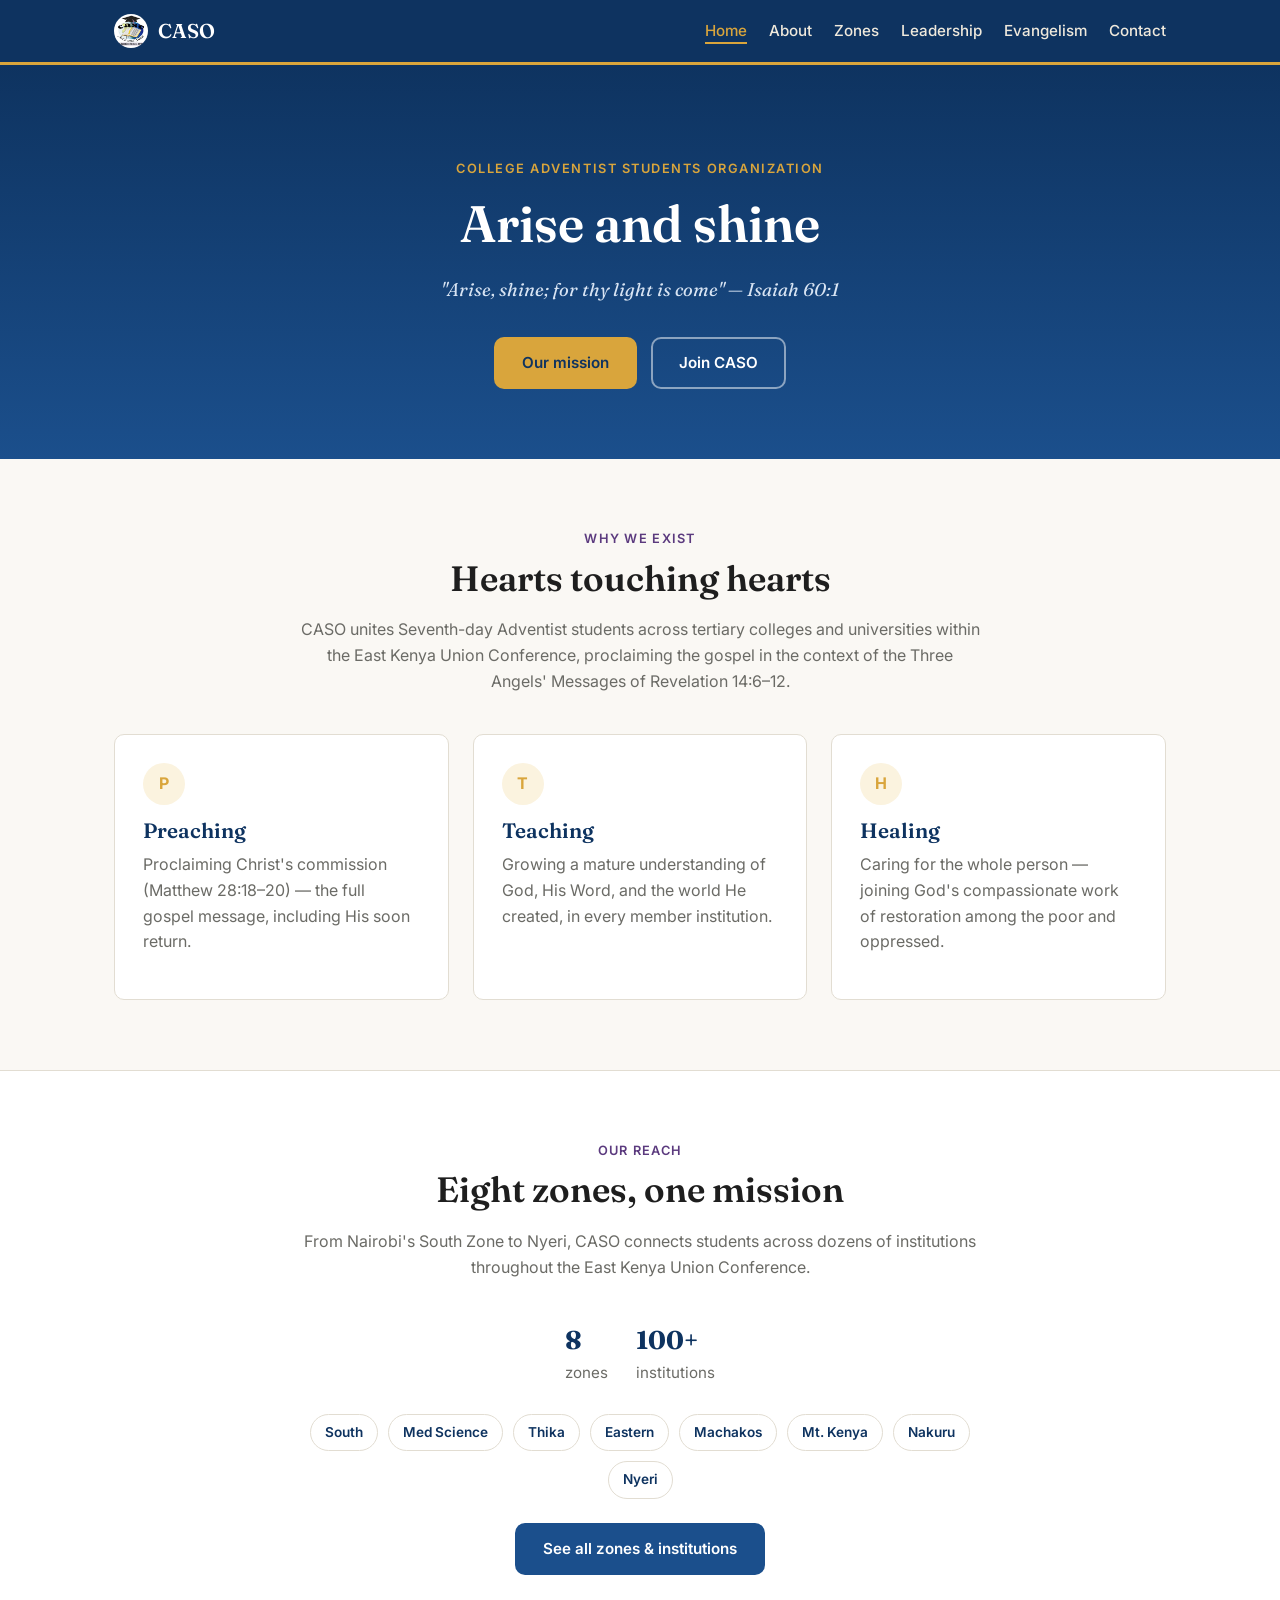
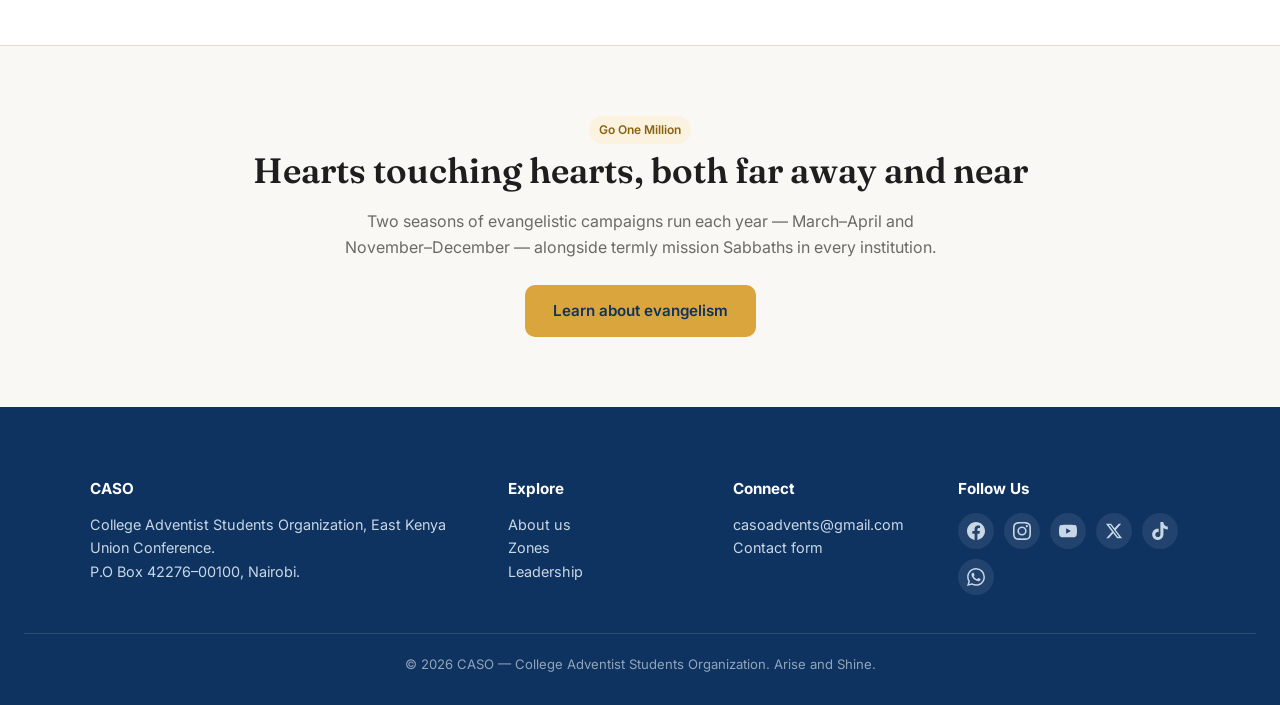
==== Caso_Web/index.html @ 4b742f5f "Add files via upload" ====
<!DOCTYPE html>
<html lang="en">
<head>
<meta charset="UTF-8">
<meta name="viewport" content="width=device-width, initial-scale=1.0">
<title>CASO — College Adventist Students Organization</title>
<meta name="description" content="CASO unites Seventh-day Adventist students across colleges and universities in the East Kenya Union Conference, proclaiming the gospel and preparing young people for Christ's return.">
<link rel="preconnect" href="https://fonts.googleapis.com">
<link href="https://fonts.googleapis.com/css2?family=Fraunces:wght@500;600&family=Inter:wght@400;500;600&display=swap" rel="stylesheet">
<link rel="stylesheet" href="css/styles.css">
</head>
<body>

<header class="site-header">
  <nav class="nav-bar">
    <a href="index.html" class="nav-brand"><img src="images/logo.jpg" alt="CASO" class="crest-img"> CASO</a>
    <button class="nav-toggle" aria-label="Toggle menu">&#9776;</button>
    <ul class="nav-links">
      <li><a href="index.html">Home</a></li>
      <li><a href="about.html">About</a></li>
      <li><a href="zones.html">Zones</a></li>
      <li><a href="leadership.html">Leadership</a></li>
      <li><a href="evangelism.html">Evangelism</a></li>
      <li><a href="contact.html">Contact</a></li>
    </ul>
  </nav>
</header>

<section class="hero">
  <span class="eyebrow">College Adventist Students Organization</span>
  <h1>Arise and shine</h1>
  <p class="verse">"Arise, shine; for thy light is come" — Isaiah 60:1</p>
  <div class="hero-actions">
    <a href="about.html" class="btn btn-gold">Our mission</a>
    <a href="contact.html" class="btn btn-outline">Join CASO</a>
  </div>
</section>

<section class="section">
  <div class="container">
    <div class="section-head">
      <span class="eyebrow">Why we exist</span>
      <h2>Hearts touching hearts</h2>
      <p class="muted">CASO unites Seventh-day Adventist students across tertiary colleges and universities within the East Kenya Union Conference, proclaiming the gospel in the context of the Three Angels' Messages of Revelation 14:6&ndash;12.</p>
    </div>

    <div class="grid-3">
      <div class="card">
        <div class="icon-mark">P</div>
        <h3>Preaching</h3>
        <p class="muted">Proclaiming Christ's commission (Matthew 28:18&ndash;20) — the full gospel message, including His soon return.</p>
      </div>
      <div class="card">
        <div class="icon-mark">T</div>
        <h3>Teaching</h3>
        <p class="muted">Growing a mature understanding of God, His Word, and the world He created, in every member institution.</p>
      </div>
      <div class="card">
        <div class="icon-mark">H</div>
        <h3>Healing</h3>
        <p class="muted">Caring for the whole person — joining God's compassionate work of restoration among the poor and oppressed.</p>
      </div>
    </div>
  </div>
</section>

<section class="section section-alt">
  <div class="container">
    <div class="section-head">
      <span class="eyebrow">Our reach</span>
      <h2>Eight zones, one mission</h2>
      <p class="muted">From Nairobi's South Zone to Nyeri, CASO connects students across dozens of institutions throughout the East Kenya Union Conference.</p>
    </div>
    <div class="home-stats">
      <span><strong>8</strong> zones</span>
      <span><strong>100+</strong> institutions</span>
    </div>
    <div class="zone-chips">
      <a href="zones.html?zone=south" class="chip chip-link">South</a>
      <a href="zones.html?zone=med-science" class="chip chip-link">Med Science</a>
      <a href="zones.html?zone=thika" class="chip chip-link">Thika</a>
      <a href="zones.html?zone=eastern" class="chip chip-link">Eastern</a>
      <a href="zones.html?zone=machakos" class="chip chip-link">Machakos</a>
      <a href="zones.html?zone=mt-kenya" class="chip chip-link">Mt. Kenya</a>
      <a href="zones.html?zone=nakuru" class="chip chip-link">Nakuru</a>
      <a href="zones.html?zone=nyeri" class="chip chip-link">Nyeri</a>
    </div>
    <div class="text-center">
      <a href="zones.html" class="btn btn-primary">See all zones &amp; institutions</a>
    </div>
  </div>
</section>

<section class="section">
  <div class="container text-center">
    <span class="tag">Go One Million</span>
    <h2>Hearts touching hearts, both far away and near</h2>
    <p class="muted" style="max-width:600px;margin:0 auto 24px;">Two seasons of evangelistic campaigns run each year — March&ndash;April and November&ndash;December — alongside termly mission Sabbaths in every institution.</p>
    <a href="evangelism.html" class="btn btn-gold">Learn about evangelism</a>
  </div>
</section>

<footer class="site-footer">
  <div class="footer-grid">
    <div>
      <h4>CASO</h4>
      <p>College Adventist Students Organization, East Kenya Union Conference.<br>P.O Box 42276&ndash;00100, Nairobi.</p>
    </div>
    <div>
      <h4>Explore</h4>
      <p><a href="about.html">About us</a><br><a href="zones.html">Zones</a><br><a href="leadership.html">Leadership</a></p>
    </div>
    <div>
      <h4>Connect</h4>
      <p><a href="mailto:casoadvents@gmail.com">casoadvents@gmail.com</a><br><a href="contact.html">Contact form</a></p>
    </div>
    <div>
      <h4>Follow Us</h4>
      <div class="social-links">
        <a href="https://www.facebook.com/groups/1399587170342210/" target="_blank" rel="noopener noreferrer" class="social-icon" aria-label="Facebook"><svg viewBox="0 0 24 24"><path d="M24 12.073c0-6.627-5.373-12-12-12s-12 5.373-12 12c0 5.99 4.388 10.954 10.125 11.854v-8.385H7.078v-3.47h3.047V9.43c0-3.007 1.792-4.669 4.533-4.669 1.312 0 2.686.235 2.686.235v2.953H15.83c-1.491 0-1.956.925-1.956 1.874v2.25h3.328l-.532 3.47h-2.796v8.385C19.612 23.027 24 18.062 24 12.073z"/></svg></a>
        <a href="https://www.instagram.com/" target="_blank" rel="noopener noreferrer" class="social-icon" aria-label="Instagram"><svg viewBox="0 0 24 24"><path d="M12 2.163c3.204 0 3.584.012 4.85.07 3.252.148 4.771 1.691 4.919 4.919.058 1.265.069 1.645.069 4.849 0 3.205-.012 3.584-.069 4.849-.149 3.225-1.664 4.771-4.919 4.919-1.266.058-1.644.07-4.85.07-3.204 0-3.584-.012-4.849-.07-3.26-.149-4.771-1.699-4.919-4.92-.058-1.265-.07-1.644-.07-4.849 0-3.204.013-3.583.07-4.849.149-3.227 1.664-4.771 4.919-4.919 1.266-.057 1.645-.069 4.849-.069zM12 0C8.741 0 8.333.014 7.053.072 2.695.272.273 2.69.073 7.052.014 8.333 0 8.741 0 12c0 3.259.014 3.668.072 4.948.2 4.358 2.618 6.78 6.98 6.98C8.333 23.986 8.741 24 12 24c3.259 0 3.668-.014 4.948-.072 4.354-.2 6.782-2.618 6.979-6.98.059-1.28.073-1.689.073-4.948 0-3.259-.014-3.667-.072-4.947-.196-4.354-2.617-6.78-6.979-6.98C15.668.014 15.259 0 12 0zm0 5.838a6.162 6.162 0 100 12.324 6.162 6.162 0 000-12.324zM12 16a4 4 0 110-8 4 4 0 010 8zm6.406-11.845a1.44 1.44 0 100 2.881 1.44 1.44 0 000-2.881z"/></svg></a>
        <a href="https://www.youtube.com/" target="_blank" rel="noopener noreferrer" class="social-icon" aria-label="YouTube"><svg viewBox="0 0 24 24"><path d="M23.498 6.186a3.016 3.016 0 00-2.122-2.136C19.505 3.545 12 3.545 12 3.545s-7.505 0-9.377.505A3.017 3.017 0 00.502 6.186C0 8.07 0 12 0 12s0 3.93.502 5.814a3.016 3.016 0 002.122 2.136c1.871.505 9.376.505 9.376.505s7.505 0 9.377-.505a3.015 3.015 0 002.122-2.136C24 15.93 24 12 24 12s0-3.93-.502-5.814zM9.545 15.568V8.432L15.818 12l-6.273 3.568z"/></svg></a>
        <a href="https://x.com/" target="_blank" rel="noopener noreferrer" class="social-icon" aria-label="X (Twitter)"><svg viewBox="0 0 24 24"><path d="M18.244 2.25h3.308l-7.227 8.26 8.502 11.24H16.17l-5.214-6.817L4.99 21.75H1.68l7.73-8.835L1.254 2.25H8.08l4.713 6.231zm-1.161 17.52h1.833L7.084 4.126H5.117z"/></svg></a>
        <a href="https://www.tiktok.com/" target="_blank" rel="noopener noreferrer" class="social-icon" aria-label="TikTok"><svg viewBox="0 0 24 24"><path d="M12.525.02c1.31-.02 2.61-.01 3.91-.02.08 1.53.63 3.09 1.75 4.17 1.12 1.11 2.7 1.62 4.24 1.79v4.03c-1.44-.05-2.89-.35-4.2-.97-.57-.26-1.1-.59-1.62-.93-.01 2.92.01 5.84-.02 8.75-.08 1.4-.54 2.79-1.35 3.94-1.31 1.92-3.58 3.17-5.91 3.21-1.43.08-2.86-.31-4.08-1.03-2.02-1.19-3.44-3.37-3.65-5.71-.02-.5-.03-1-.01-1.49.18-1.9 1.12-3.72 2.58-4.96 1.66-1.44 3.98-2.13 6.15-1.72.02 1.48-.04 2.96-.04 4.44-.99-.32-2.15-.23-3.02.37-.63.41-1.11 1.04-1.36 1.75-.21.51-.15 1.07-.14 1.61.24 1.64 1.82 3.02 3.5 2.87 1.12-.01 2.19-.66 2.77-1.61.19-.33.4-.67.41-1.06.1-1.79.06-3.57.07-5.36.01-4.03-.01-8.05.02-12.07z"/></svg></a>
        <a href="https://wa.me/" target="_blank" rel="noopener noreferrer" class="social-icon" aria-label="WhatsApp"><svg viewBox="0 0 24 24"><path d="M17.472 14.382c-.297-.149-1.758-.867-2.03-.967-.273-.099-.471-.148-.67.15-.197.297-.767.966-.94 1.164-.173.199-.347.223-.644.075-.297-.15-1.255-.463-2.39-1.475-.883-.788-1.48-1.761-1.653-2.059-.173-.297-.018-.458.13-.606.134-.133.298-.347.446-.52.149-.174.198-.298.298-.497.099-.198.05-.371-.025-.52-.075-.149-.669-1.612-.916-2.207-.242-.579-.487-.5-.669-.51-.173-.008-.371-.01-.57-.01-.198 0-.52.074-.792.372-.272.297-1.04 1.016-1.04 2.479 0 1.462 1.065 2.875 1.213 3.074.149.198 2.096 3.2 5.077 4.487.709.306 1.262.489 1.694.625.712.227 1.36.195 1.871.118.571-.085 1.758-.719 2.006-1.413.248-.694.248-1.289.173-1.413-.074-.124-.272-.198-.57-.347m-5.421 7.403h-.004a9.87 9.87 0 01-5.031-1.378l-.361-.214-3.741.982.998-3.648-.235-.374a9.86 9.86 0 01-1.51-5.26c.001-5.45 4.436-9.884 9.888-9.884 2.64 0 5.122 1.03 6.988 2.898a9.825 9.825 0 012.893 6.994c-.003 5.45-4.437 9.884-9.885 9.884m8.413-18.297A11.815 11.815 0 0012.05 0C5.495 0 .16 5.335.157 11.892c0 2.096.547 4.142 1.588 5.945L.057 24l6.305-1.654a11.882 11.882 0 005.683 1.448h.005c6.554 0 11.89-5.335 11.893-11.893a11.821 11.821 0 00-3.48-8.413z"/></svg></a>
      </div>
    </div>
  </div>
  <div class="footer-bottom">&copy; 2026 CASO &mdash; College Adventist Students Organization. Arise and Shine.</div>
</footer>

<script type="module" src="js/ui.js"></script>
</body>
</html>
---- Caso_Web/css/styles.css ----
/* ============================================
   CASO — College Adventist Students Organization
   Brand palette (from constitution Article 6):
   Blue = loyalty to God, Gold = purity, Purple = royalty
   ============================================ */

:root {
  --caso-blue: #1B4F8C;
  --caso-blue-dark: #0E3360;
  --caso-blue-light: #E8F0FA;
  --caso-gold: #D9A53C;
  --caso-gold-light: #FBF3DF;
  --caso-purple: #5B3A7E;
  --caso-ink: #1E1E1E;
  --caso-paper: #FAF8F4;
  --caso-gray: #6B6B66;
  --caso-border: #E2DDD2;

  --font-display: 'Fraunces', Georgia, serif;
  --font-body: 'Inter', -apple-system, sans-serif;

  --radius: 10px;
  --max-width: 1100px;
}

* { box-sizing: border-box; }
html { scroll-behavior: smooth; }

body {
  margin: 0;
  font-family: var(--font-body);
  color: var(--caso-ink);
  background: var(--caso-paper);
  line-height: 1.6;
}

h1, h2, h3 {
  font-family: var(--font-display);
  font-weight: 600;
  line-height: 1.2;
  margin: 0 0 0.5em;
}

h1 { font-size: clamp(2rem, 5vw, 3.2rem); }
h2 { font-size: clamp(1.5rem, 3vw, 2.2rem); }
h3 { font-size: 1.3rem; }

p { margin: 0 0 1em; }

a { color: var(--caso-blue); text-decoration: none; }
a:hover { text-decoration: underline; }

img { max-width: 100%; display: block; }

.container {
  max-width: var(--max-width);
  margin: 0 auto;
  padding: 0 24px;
}

/* ===== Header / Nav ===== */
.site-header {
  background: var(--caso-blue-dark);
  color: #fff;
  position: sticky;
  top: 0;
  z-index: 100;
  border-bottom: 3px solid var(--caso-gold);
}

.nav-bar {
  display: flex;
  align-items: center;
  justify-content: space-between;
  padding: 14px 24px;
  max-width: var(--max-width);
  margin: 0 auto;
}

.nav-brand {
  display: flex;
  align-items: center;
  gap: 10px;
  color: #fff;
  font-family: var(--font-display);
  font-size: 1.25rem;
  font-weight: 600;
}

.nav-brand .crest {
  width: 34px;
  height: 34px;
  border-radius: 50%;
  background: var(--caso-gold);
  display: flex;
  align-items: center;
  justify-content: center;
  color: var(--caso-blue-dark);
  font-weight: 700;
  font-size: 0.85rem;
}

.nav-brand .crest-img {
  width: 34px;
  height: 34px;
  border-radius: 50%;
  object-fit: cover;
  display: block;
}

.nav-links {
  display: flex;
  gap: 22px;
  list-style: none;
  margin: 0;
  padding: 0;
}

.nav-links a {
  color: #EFE9DC;
  font-size: 0.95rem;
  font-weight: 500;
}
.nav-links a:hover { color: var(--caso-gold); text-decoration: none; }

.nav-links a.nav-active {
  color: var(--caso-gold);
  border-bottom: 2px solid var(--caso-gold);
  padding-bottom: 2px;
}

.nav-toggle { display: none; background: none; border: none; color: #fff; font-size: 1.5rem; cursor: pointer; }

@media (max-width: 720px) {
  .nav-links {
    position: absolute;
    top: 64px;
    left: 0; right: 0;
    background: var(--caso-blue-dark);
    flex-direction: column;
    padding: 16px 24px;
    display: none;
    gap: 14px;
  }
  .nav-links.open { display: flex; }
  .nav-toggle { display: block; }
}

/* ===== Hero ===== */
.hero {
  background: linear-gradient(180deg, var(--caso-blue-dark) 0%, var(--caso-blue) 100%);
  color: #fff;
  padding: 90px 24px 70px;
  text-align: center;
}

.hero .eyebrow {
  display: inline-block;
  font-size: 0.8rem;
  letter-spacing: 0.12em;
  text-transform: uppercase;
  color: var(--caso-gold);
  margin-bottom: 14px;
  font-weight: 600;
}

.hero h1 { color: #fff; max-width: 760px; margin: 0 auto 0.4em; }

.hero .verse {
  font-family: var(--font-display);
  font-style: italic;
  font-size: 1.15rem;
  color: #D8E4F3;
  max-width: 600px;
  margin: 18px auto 0;
}

.hero-actions {
  margin-top: 32px;
  display: flex;
  gap: 14px;
  justify-content: center;
  flex-wrap: wrap;
}

/* ===== Buttons ===== */
.btn {
  display: inline-block;
  padding: 12px 26px;
  border-radius: var(--radius);
  font-weight: 600;
  font-size: 0.95rem;
  cursor: pointer;
  border: 2px solid transparent;
  transition: transform 0.15s ease, opacity 0.15s ease;
}
.btn:hover { transform: translateY(-1px); text-decoration: none; }

.btn-gold {
  background: var(--caso-gold);
  color: var(--caso-blue-dark);
}
.btn-gold:hover { opacity: 0.92; }

.btn-outline {
  background: transparent;
  border-color: rgba(255,255,255,0.5);
  color: #fff;
}
.btn-outline:hover { border-color: var(--caso-gold); }

.btn-primary {
  background: var(--caso-blue);
  color: #fff;
}
.btn-sm {
  padding: 8px 16px;
  font-size: 0.85rem;
}

/* ===== Sections ===== */
.section {
  padding: 70px 24px;
}
.section-alt { background: #fff; border-top: 1px solid var(--caso-border); border-bottom: 1px solid var(--caso-border); }

.section-head {
  max-width: 680px;
  margin: 0 auto 40px;
  text-align: center;
}
.section-head .eyebrow {
  color: var(--caso-purple);
  font-size: 0.8rem;
  letter-spacing: 0.1em;
  text-transform: uppercase;
  font-weight: 600;
  display: block;
  margin-bottom: 8px;
}

/* ===== Cards / grid ===== */
.grid-3 {
  display: grid;
  grid-template-columns: repeat(3, 1fr);
  gap: 24px;
}
@media (max-width: 800px) { .grid-3 { grid-template-columns: 1fr; } }

.card {
  background: #fff;
  border: 1px solid var(--caso-border);
  border-radius: var(--radius);
  padding: 28px;
  transition: box-shadow 0.2s ease, border-color 0.2s ease, transform 0.2s ease;
}
.card:hover {
  box-shadow: 0 8px 24px rgba(14, 51, 96, 0.08);
  border-color: var(--caso-gold);
}
.card h3 { color: var(--caso-blue-dark); margin-bottom: 0.4em; }

.card .icon-mark {
  width: 42px; height: 42px;
  border-radius: 50%;
  background: var(--caso-gold-light);
  color: var(--caso-gold);
  display: flex; align-items: center; justify-content: center;
  font-weight: 700;
  margin-bottom: 14px;
}

/* ===== Zones list ===== */
.zone-grid {
  display: grid;
  grid-template-columns: repeat(2, 1fr);
  gap: 18px;
}
@media (max-width: 700px) { .zone-grid { grid-template-columns: 1fr; } }

.zone-card {
  border: 1px solid var(--caso-border);
  border-radius: var(--radius);
  background: #fff;
  overflow: hidden;
  transition: box-shadow 0.2s ease, border-color 0.2s ease;
}
.zone-card[open] {
  border-color: var(--caso-blue);
  box-shadow: 0 6px 20px rgba(14, 51, 96, 0.06);
}
.zone-card[hidden] { display: none; }

.zone-card summary {
  padding: 16px 20px;
  font-family: var(--font-display);
  font-weight: 600;
  color: var(--caso-blue-dark);
  cursor: pointer;
  list-style: none;
  display: flex;
  align-items: center;
  justify-content: space-between;
  gap: 12px;
}
.zone-card summary::-webkit-details-marker { display: none; }
.zone-card summary::after {
  content: '+';
  color: var(--caso-gold);
  font-size: 1.3rem;
  flex-shrink: 0;
}
.zone-card[open] summary::after { content: '–'; }

.zone-summary-main {
  display: flex;
  flex-direction: column;
  gap: 2px;
  min-width: 0;
}
.zone-title { font-size: 1rem; }
.zone-meta {
  font-family: var(--font-body);
  font-size: 0.78rem;
  font-weight: 500;
  color: var(--caso-gray);
}

.zone-card ul {
  margin: 0;
  padding: 0 20px 18px 38px;
  color: var(--caso-gray);
  font-size: 0.92rem;
}
.zone-card li[hidden] { display: none; }
.zone-card li.match {
  background: var(--caso-gold-light);
  border-radius: 4px;
  margin-left: -8px;
  padding: 2px 8px 2px 0;
}

/* ===== Zones toolbar ===== */
.zones-toolbar {
  background: #fff;
  border: 1px solid var(--caso-border);
  border-radius: var(--radius);
  padding: 20px 24px;
  margin-bottom: 24px;
}
.zones-toolbar-row {
  display: flex;
  flex-wrap: wrap;
  align-items: center;
  justify-content: space-between;
  gap: 16px;
  margin-bottom: 16px;
}
.zones-stats {
  display: flex;
  gap: 20px;
  font-size: 0.92rem;
  color: var(--caso-gray);
}
.zones-stats strong {
  color: var(--caso-blue-dark);
  font-size: 1.1rem;
}
.zones-search-wrap { flex: 1; min-width: 200px; max-width: 360px; }
#zone-search {
  width: 100%;
  padding: 11px 14px;
  border: 1px solid var(--caso-border);
  border-radius: 8px;
  font-family: var(--font-body);
  font-size: 0.95rem;
  background: var(--caso-paper);
}
#zone-search:focus {
  outline: 2px solid var(--caso-blue);
  outline-offset: 1px;
}

.zone-filters {
  display: flex;
  flex-wrap: wrap;
  gap: 8px;
  margin-bottom: 12px;
}
.zones-actions {
  display: flex;
  gap: 10px;
  flex-wrap: wrap;
}
.zones-actions button {
  background: var(--caso-blue-light);
  color: var(--caso-blue-dark);
  border: 1px solid var(--caso-border);
  border-radius: 8px;
  padding: 7px 14px;
  font-family: var(--font-body);
  font-size: 0.85rem;
  font-weight: 600;
  cursor: pointer;
  transition: background 0.15s ease, border-color 0.15s ease;
}
.zones-actions button:hover {
  background: #fff;
  border-color: var(--caso-blue);
}

.chip {
  display: inline-block;
  padding: 7px 14px;
  border-radius: 20px;
  font-size: 0.85rem;
  font-weight: 600;
  border: 1px solid var(--caso-border);
  background: #fff;
  color: var(--caso-blue-dark);
  cursor: pointer;
  transition: background 0.15s ease, border-color 0.15s ease, color 0.15s ease;
  font-family: var(--font-body);
}
.chip:hover {
  border-color: var(--caso-blue);
  text-decoration: none;
}
.chip.is-active {
  background: var(--caso-blue);
  border-color: var(--caso-blue);
  color: #fff;
}
a.chip-link {
  text-decoration: none;
}
a.chip-link:hover {
  background: var(--caso-gold-light);
  border-color: var(--caso-gold);
  text-decoration: none;
}

.zone-chips {
  display: flex;
  flex-wrap: wrap;
  gap: 10px;
  justify-content: center;
  max-width: 720px;
  margin: 0 auto 24px;
}
.home-stats {
  display: flex;
  gap: 28px;
  justify-content: center;
  margin-bottom: 28px;
  font-size: 0.95rem;
  color: var(--caso-gray);
}
.home-stats strong {
  display: block;
  font-size: 1.6rem;
  color: var(--caso-blue-dark);
  font-family: var(--font-display);
}

.zones-empty {
  text-align: center;
  padding: 32px 20px;
  color: var(--caso-gray);
  background: var(--caso-gold-light);
  border-radius: var(--radius);
  margin-bottom: 24px;
}
.zones-empty[hidden] { display: none; }

/* ===== Scroll reveal ===== */
.reveal {
  opacity: 0;
  transform: translateY(18px);
  transition: opacity 0.5s ease, transform 0.5s ease;
}
.reveal.visible {
  opacity: 1;
  transform: none;
}
@media (prefers-reduced-motion: reduce) {
  .reveal {
    opacity: 1;
    transform: none;
    transition: none;
  }
}

/* ===== Forms ===== */
.form-card {
  background: #fff;
  border: 1px solid var(--caso-border);
  border-radius: var(--radius);
  padding: 32px;
  max-width: 560px;
  margin: 0 auto;
}
label {
  display: block;
  font-weight: 600;
  font-size: 0.88rem;
  margin: 16px 0 6px;
}
input, select, textarea {
  width: 100%;
  padding: 11px 14px;
  border: 1px solid var(--caso-border);
  border-radius: 8px;
  font-family: var(--font-body);
  font-size: 0.95rem;
  background: var(--caso-paper);
}
input:focus, select:focus, textarea:focus {
  outline: 2px solid var(--caso-blue);
  outline-offset: 1px;
}
textarea { resize: vertical; min-height: 110px; }

.form-status {
  margin-top: 14px;
  font-size: 0.9rem;
  display: none;
}
.form-status.success { color: #2E7D32; display: block; }
.form-status.error { color: #B3261E; display: block; }

/* ===== Footer ===== */
.site-footer {
  background: var(--caso-blue-dark);
  color: #C9D6E5;
  padding: 50px 24px 30px;
  font-size: 0.9rem;
}
.footer-grid {
  display: grid;
  grid-template-columns: 2fr 1fr 1fr 1.2fr;
  gap: 32px;
  max-width: var(--max-width);
  margin: 0 auto;
}
@media (max-width: 700px) { .footer-grid { grid-template-columns: 1fr; } }
.site-footer h4 { color: #fff; font-size: 0.95rem; margin-bottom: 12px; font-family: var(--font-body); }
.site-footer a { color: #C9D6E5; }
.site-footer a:hover { color: var(--caso-gold); }

.social-links {
  display: flex;
  gap: 10px;
  margin-top: 8px;
  flex-wrap: wrap;
}
.social-icon {
  display: inline-flex;
  align-items: center;
  justify-content: center;
  width: 36px;
  height: 36px;
  border-radius: 50%;
  background: rgba(255, 255, 255, 0.08);
  color: #C9D6E5;
  transition: all 0.2s ease;
}
.social-icon svg {
  width: 18px;
  height: 18px;
  fill: currentColor;
}
.social-icon:hover {
  background: var(--caso-gold);
  color: var(--caso-blue-dark);
  transform: translateY(-2px);
  text-decoration: none;
}
.footer-bottom {
  text-align: center;
  margin-top: 36px;
  padding-top: 20px;
  border-top: 1px solid rgba(255,255,255,0.12);
  color: #93A4B9;
  font-size: 0.82rem;
}

/* ===== Utility ===== */
.text-center { text-align: center; }
.mt-0 { margin-top: 0; }
.muted { color: var(--caso-gray); }
.tag {
  display: inline-block;
  background: var(--caso-gold-light);
  color: #8A6312;
  font-size: 0.75rem;
  font-weight: 600;
  padding: 4px 10px;
  border-radius: 20px;
  margin-bottom: 6px;
}
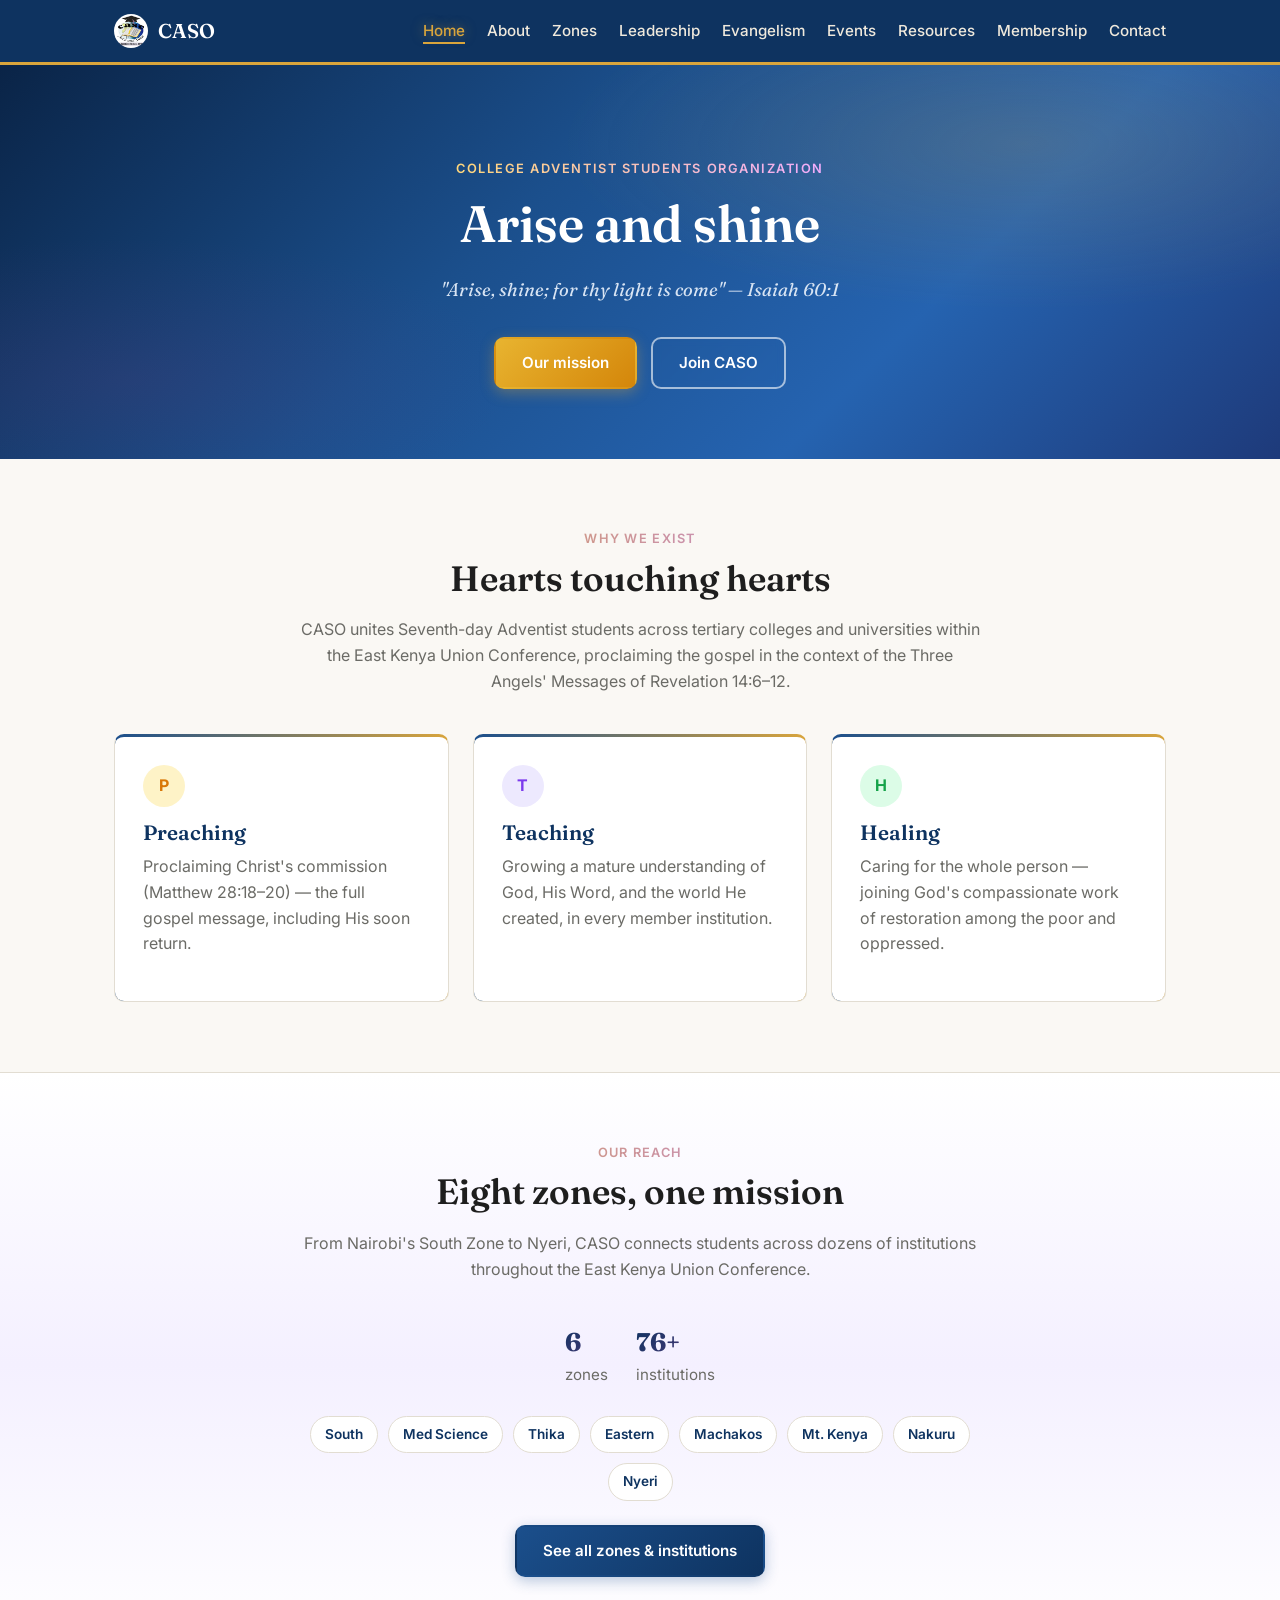
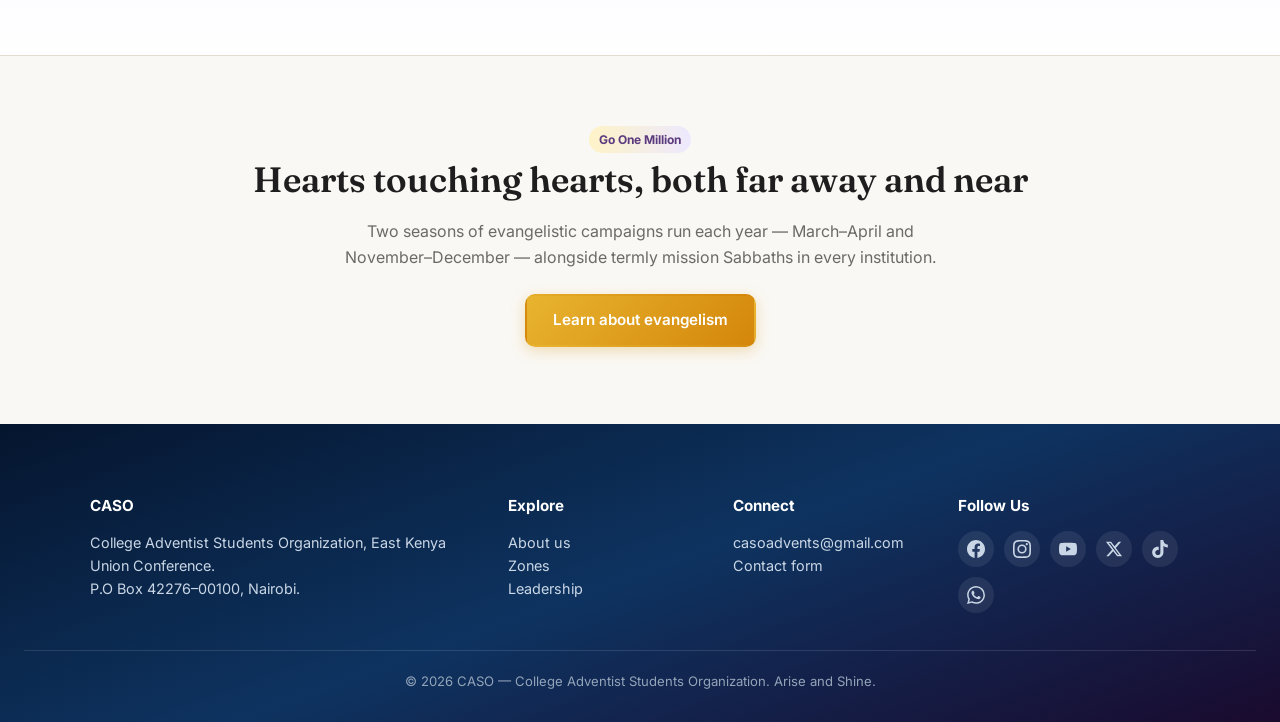
==== commit abee5320: "Add Events, Resources, and Membership pages with updated site navigation Create three new HTML pages" ====
--- a/Caso_Web/index.html
+++ b/Caso_Web/index.html
@@ -7,7 +7,8 @@
 <meta name="description" content="CASO unites Seventh-day Adventist students across colleges and universities in the East Kenya Union Conference, proclaiming the gospel and preparing young people for Christ's return.">
 <link rel="preconnect" href="https://fonts.googleapis.com">
 <link href="https://fonts.googleapis.com/css2?family=Fraunces:wght@500;600&family=Inter:wght@400;500;600&display=swap" rel="stylesheet">
-<link rel="stylesheet" href="css/styles.css">
+<link rel="icon" type="image/jpeg" href="images/logo.jpg">
+    <link rel="stylesheet" href="css/styles.css">
 </head>
 <body>
 
@@ -21,6 +22,9 @@
       <li><a href="zones.html">Zones</a></li>
       <li><a href="leadership.html">Leadership</a></li>
       <li><a href="evangelism.html">Evangelism</a></li>
+      <li><a href="events.html">Events</a></li>
+      <li><a href="resources.html">Resources</a></li>
+      <li><a href="membership.html">Membership</a></li>
       <li><a href="contact.html">Contact</a></li>
     </ul>
   </nav>
--- a/Caso_Web/css/styles.css
+++ b/Caso_Web/css/styles.css
@@ -273,10 +273,9 @@
 /* ===== Zones list ===== */
 .zone-grid {
   display: grid;
-  grid-template-columns: repeat(2, 1fr);
-  gap: 18px;
-}
-@media (max-width: 700px) { .zone-grid { grid-template-columns: 1fr; } }
+  grid-template-columns: 1fr;
+  gap: 14px;
+}
 
 .zone-card {
   border: 1px solid var(--caso-border);
@@ -473,22 +472,174 @@
 }
 .zones-empty[hidden] { display: none; }
 
+/* ===== Reading progress bar ===== */
+#reading-progress {
+  position: fixed;
+  top: 0;
+  left: 0;
+  height: 3px;
+  width: 0%;
+  background: linear-gradient(90deg, var(--caso-gold), var(--caso-purple));
+  z-index: 200;
+  transition: width 0.1s linear;
+  pointer-events: none;
+}
+
+/* ===== Back-to-top button ===== */
+#back-to-top {
+  position: fixed;
+  bottom: 28px;
+  right: 28px;
+  width: 44px;
+  height: 44px;
+  border-radius: 50%;
+  background: var(--caso-blue-dark);
+  color: #fff;
+  border: 2px solid var(--caso-gold);
+  font-size: 1.2rem;
+  cursor: pointer;
+  display: flex;
+  align-items: center;
+  justify-content: center;
+  opacity: 0;
+  transform: translateY(12px);
+  transition: opacity 0.3s ease, transform 0.3s ease, background 0.2s ease;
+  z-index: 150;
+  pointer-events: none;
+}
+#back-to-top.visible {
+  opacity: 1;
+  transform: translateY(0);
+  pointer-events: auto;
+}
+#back-to-top:hover {
+  background: var(--caso-gold);
+  color: var(--caso-blue-dark);
+}
+
 /* ===== Scroll reveal ===== */
 .reveal {
   opacity: 0;
-  transform: translateY(18px);
+  transform: translateY(22px);
+  transition: opacity 0.55s ease, transform 0.55s ease;
+}
+.reveal-left {
+  opacity: 0;
+  transform: translateX(-28px);
+  transition: opacity 0.55s ease, transform 0.55s ease;
+}
+.reveal-right {
+  opacity: 0;
+  transform: translateX(28px);
+  transition: opacity 0.55s ease, transform 0.55s ease;
+}
+.reveal-scale {
+  opacity: 0;
+  transform: scale(0.93);
   transition: opacity 0.5s ease, transform 0.5s ease;
 }
-.reveal.visible {
+.reveal.visible,
+.reveal-left.visible,
+.reveal-right.visible,
+.reveal-scale.visible {
   opacity: 1;
   transform: none;
 }
+.reveal-delay-1 { transition-delay: 0.08s; }
+.reveal-delay-2 { transition-delay: 0.16s; }
+.reveal-delay-3 { transition-delay: 0.24s; }
+.reveal-delay-4 { transition-delay: 0.32s; }
+.reveal-delay-5 { transition-delay: 0.40s; }
+.reveal-delay-6 { transition-delay: 0.48s; }
+
 @media (prefers-reduced-motion: reduce) {
-  .reveal {
+  .reveal, .reveal-left, .reveal-right, .reveal-scale {
     opacity: 1;
     transform: none;
     transition: none;
   }
+}
+
+/* ===== Enhanced card hover ===== */
+.card:hover {
+  transform: translateY(-5px);
+  box-shadow: 0 16px 36px rgba(14, 51, 96, 0.13);
+  border-color: var(--caso-gold);
+}
+.card { transition: box-shadow 0.25s ease, border-color 0.25s ease, transform 0.25s ease; }
+
+/* ===== Ripple effect ===== */
+.btn { position: relative; overflow: hidden; }
+.ripple-wave {
+  position: absolute;
+  border-radius: 50%;
+  background: rgba(255,255,255,0.35);
+  transform: scale(0);
+  animation: ripple-anim 0.55s linear;
+  pointer-events: none;
+}
+@keyframes ripple-anim {
+  to { transform: scale(4); opacity: 0; }
+}
+
+/* ===== Page entry fade ===== */
+body { animation: page-enter 0.4s ease both; }
+@keyframes page-enter {
+  from { opacity: 0; transform: translateY(6px); }
+  to   { opacity: 1; transform: none; }
+}
+
+/* ===== Mobile nav smooth slide ===== */
+@media (max-width: 720px) {
+  .nav-links {
+    display: flex !important;
+    max-height: 0;
+    overflow: hidden;
+    transition: max-height 0.32s ease, padding 0.32s ease;
+    padding-top: 0;
+    padding-bottom: 0;
+    flex-direction: column;
+    gap: 14px;
+  }
+  .nav-links.open {
+    max-height: 400px;
+    padding-top: 16px;
+    padding-bottom: 16px;
+  }
+}
+
+/* ===== Hero parallax ===== */
+.hero { will-change: transform; }
+
+/* ===== Animated stat counter ===== */
+.stat-num {
+  display: inline-block;
+  font-family: var(--font-display);
+  font-size: 1.6rem;
+  color: var(--caso-blue-dark);
+}
+
+/* ===== Nav active indicator slide ===== */
+.nav-links a {
+  position: relative;
+  padding-bottom: 3px;
+}
+.nav-links a::after {
+  content: '';
+  position: absolute;
+  bottom: -2px;
+  left: 0;
+  width: 0;
+  height: 2px;
+  background: var(--caso-gold);
+  transition: width 0.25s ease;
+}
+.nav-links a:hover::after,
+.nav-links a.nav-active::after {
+  width: 100%;
+}
+.nav-links a.nav-active {
+  border-bottom: none;
 }
 
 /* ===== Forms ===== */
@@ -599,3 +750,176 @@
   border-radius: 20px;
   margin-bottom: 6px;
 }
+
+/* ============================================
+   ENERGETIC COLOR UPGRADES
+   ============================================ */
+
+/* ── Hero: vivid layered gradient ── */
+.hero {
+  background: linear-gradient(135deg,
+    #0A2447 0%,
+    #1B4F8C 40%,
+    #2563B0 70%,
+    #1E3A7A 100%);
+  position: relative;
+  overflow: hidden;
+}
+.hero::before {
+  content: '';
+  position: absolute;
+  inset: 0;
+  background:
+    radial-gradient(ellipse 60% 70% at 80% 20%, rgba(217,165,60,0.18) 0%, transparent 60%),
+    radial-gradient(ellipse 50% 60% at 10% 80%, rgba(91,58,126,0.22) 0%, transparent 60%);
+  pointer-events: none;
+}
+.hero > * { position: relative; }
+
+/* ── Eyebrow: gradient text ── */
+.eyebrow,
+.section-head .eyebrow {
+  background: linear-gradient(90deg, var(--caso-gold) 0%, #C084FC 100%);
+  -webkit-background-clip: text;
+  -webkit-text-fill-color: transparent;
+  background-clip: text;
+}
+.hero .eyebrow {
+  background: linear-gradient(90deg, #FFD77A 0%, #F0ABFC 100%);
+  -webkit-background-clip: text;
+  -webkit-text-fill-color: transparent;
+  background-clip: text;
+}
+
+/* ── Card: gradient top accent on hover ── */
+.card {
+  border-top: 3px solid transparent;
+  background-image: linear-gradient(#fff, #fff),
+    linear-gradient(90deg, var(--caso-blue), var(--caso-gold));
+  background-origin: border-box;
+  background-clip: padding-box, border-box;
+  border-radius: var(--radius);
+  transition: box-shadow 0.25s ease, transform 0.25s ease;
+}
+.card:hover {
+  background-image: linear-gradient(#fff, #fff),
+    linear-gradient(90deg, var(--caso-gold), var(--caso-purple));
+  box-shadow: 0 18px 40px rgba(14, 51, 96, 0.15);
+  transform: translateY(-6px);
+}
+
+/* ── Card icon marks: vivid per position ── */
+.card:nth-child(1) .icon-mark { background: #FEF3C7; color: #D97706; }
+.card:nth-child(2) .icon-mark { background: #EDE9FE; color: #7C3AED; }
+.card:nth-child(3) .icon-mark { background: #DCFCE7; color: #16A34A; }
+.card:nth-child(4) .icon-mark { background: #FFE4E6; color: #E11D48; }
+.card:nth-child(5) .icon-mark { background: #E0F2FE; color: #0284C7; }
+.card:nth-child(6) .icon-mark { background: #FFF7ED; color: #EA580C; }
+
+/* ── Buttons: more vivid ── */
+.btn-gold {
+  background: linear-gradient(135deg, #E8B430 0%, #D4860A 100%);
+  color: #fff;
+  box-shadow: 0 4px 14px rgba(217,165,60,0.35);
+}
+.btn-gold:hover {
+  background: linear-gradient(135deg, #F0C040 0%, #E09010 100%);
+  box-shadow: 0 6px 20px rgba(217,165,60,0.5);
+  opacity: 1;
+}
+.btn-primary {
+  background: linear-gradient(135deg, var(--caso-blue) 0%, var(--caso-blue-dark) 100%);
+  box-shadow: 0 4px 14px rgba(27,79,140,0.3);
+}
+.btn-primary:hover {
+  box-shadow: 0 6px 20px rgba(27,79,140,0.45);
+}
+.btn-outline {
+  border-color: rgba(255,255,255,0.6);
+  backdrop-filter: blur(4px);
+}
+.btn-outline:hover {
+  background: rgba(255,255,255,0.12);
+  border-color: #FFD77A;
+  color: #FFD77A;
+}
+
+/* ── Active chip: gradient ── */
+.chip.is-active {
+  background: linear-gradient(135deg, var(--caso-blue) 0%, var(--caso-purple) 100%);
+  border-color: transparent;
+  box-shadow: 0 4px 12px rgba(91,58,126,0.3);
+}
+
+/* ── Section alt: subtle tinted background ── */
+.section-alt {
+  background: linear-gradient(180deg, #fff 0%, #F4F0FF 50%, #fff 100%);
+}
+
+/* ── Zone card: per-zone vivid accent colours ── */
+.zone-card { border-left: 4px solid var(--zone-accent, var(--caso-blue)); }
+.zone-card[data-zone="south"]      { --zone-accent: #0EA5E9; }
+.zone-card[data-zone="med-science"]{ --zone-accent: #F43F5E; }
+.zone-card[data-zone="thika"]      { --zone-accent: #F97316; }
+.zone-card[data-zone="eastern"]    { --zone-accent: #8B5CF6; }
+.zone-card[data-zone="machakos"]   { --zone-accent: #10B981; }
+.zone-card[data-zone="mt-kenya"]   { --zone-accent: #06B6D4; }
+.zone-card[data-zone="nakuru"]     { --zone-accent: #EC4899; }
+.zone-card[data-zone="nyeri"]      { --zone-accent: #F59E0B; }
+
+.zone-card summary {
+  transition: background 0.2s ease, color 0.2s ease;
+}
+.zone-card[open] summary {
+  background: linear-gradient(90deg, color-mix(in srgb, var(--zone-accent, var(--caso-blue)) 12%, transparent), transparent);
+  color: var(--zone-accent, var(--caso-blue-dark));
+}
+.zone-card summary::after { color: var(--zone-accent, var(--caso-gold)); }
+
+/* Zone card content slide-in animation */
+.zone-card[open] ul {
+  animation: zone-slide-down 0.28s ease both;
+}
+@keyframes zone-slide-down {
+  from { opacity: 0; transform: translateY(-10px); }
+  to   { opacity: 1; transform: translateY(0); }
+}
+
+/* ── Nav: gold glow on active link ── */
+.nav-links a.nav-active {
+  color: var(--caso-gold);
+  text-shadow: 0 0 12px rgba(217,165,60,0.5);
+}
+
+/* ── Stats numbers: gradient text ── */
+.home-stats strong {
+  background: linear-gradient(135deg, var(--caso-blue-dark), var(--caso-purple));
+  -webkit-background-clip: text;
+  -webkit-text-fill-color: transparent;
+  background-clip: text;
+}
+
+/* ── Tag: more vivid ── */
+.tag {
+  background: linear-gradient(90deg, #FEF3C7, #EDE9FE);
+  color: var(--caso-purple);
+  font-weight: 700;
+}
+
+/* ── Footer: deeper gradient ── */
+.site-footer {
+  background: linear-gradient(160deg, #05152E 0%, var(--caso-blue-dark) 50%, #1A0A2E 100%);
+}
+
+/* ── Form inputs: focus glow ── */
+input:focus, select:focus, textarea:focus {
+  outline: 2px solid var(--caso-blue);
+  outline-offset: 1px;
+  box-shadow: 0 0 0 4px rgba(27,79,140,0.12);
+}
+
+/* ── Zone toolbar: subtle gradient border ── */
+.zones-toolbar {
+  border-top: 3px solid;
+  border-image: linear-gradient(90deg, var(--caso-blue), var(--caso-gold), var(--caso-purple)) 1;
+}
